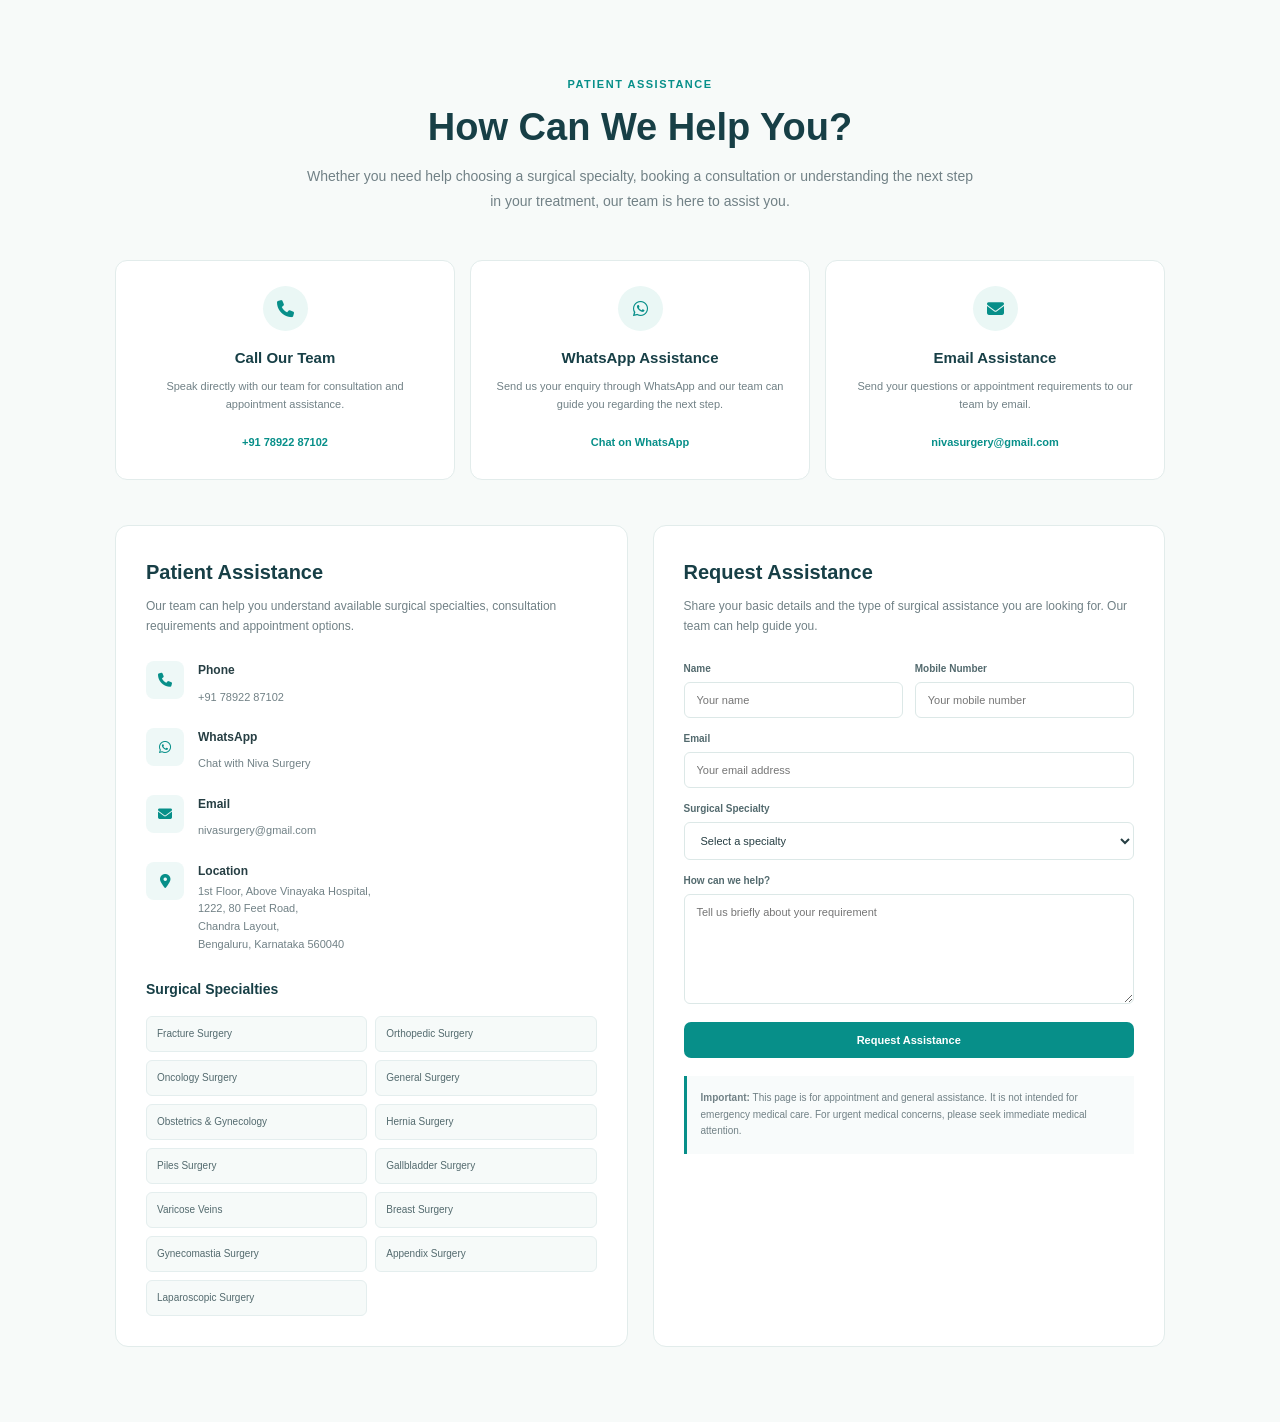
==== contact.html @ f431de2d "Initial frontend deployment" ====
<!DOCTYPE html>
<html lang="en">
<head>

  <meta charset="UTF-8">
  <meta name="viewport" content="width=device-width, initial-scale=1.0">

  <title>Get Assistance - Niva Surgery | Surgical Consultation</title>

  <meta
    name="description"
    content="Get assistance from Niva Surgery for surgical consultations, appointments, treatment information and guidance across multiple surgical specialties."
  >

  <link
    rel="stylesheet"
    href="https://cdnjs.cloudflare.com/ajax/libs/font-awesome/6.4.0/css/all.min.css"
  >

  <style>

    * {
      box-sizing: border-box;
      margin: 0;
      padding: 0;
    }

    body {
      font-family: Arial, Helvetica, sans-serif;
      background: #f7faf9;
      color: #24383d;
      line-height: 1.6;
    }


    /* =========================
       HEADER
    ========================= */

    header {
      background: #ffffff;
      border-bottom: 1px solid #e6eeee;
    }

    .desktop-header {
      max-width: 1240px;
      height: 72px;
      margin: auto;
      padding: 0 28px;

      display: flex;
      align-items: center;
      justify-content: space-between;
    }

    .lab-name {
      display: flex;
      align-items: baseline;
      gap: 5px;
    }

    .niva {
      color: #078f89;
      font-size: 25px;
      font-weight: 800;
      letter-spacing: -1px;
    }

    .healthcare {
      color: #173f46;
      font-size: 18px;
      font-weight: 600;
    }

    .header-right {
      display: flex;
      gap: 12px;
    }

    .header-right a {
      width: 38px;
      height: 38px;

      display: flex;
      align-items: center;
      justify-content: center;

      border: 1px solid #e1eceb;
      border-radius: 50%;

      color: #078f89;
      text-decoration: none;
    }

    .header-right a:hover {
      background: #078f89;
      color: #ffffff;
    }

    .mobile-header {
      display: none;
    }


    /* =========================
       HERO
    ========================= */

    .assistance-hero {
      max-width: 1050px;
      margin: auto;

      padding: 70px 25px 45px;
      text-align: center;
    }

    .assistance-eyebrow {
      display: inline-block;
      margin-bottom: 12px;

      color: #078f89;
      font-size: 11px;
      font-weight: 800;
      letter-spacing: 1.5px;
    }

    .assistance-hero h1 {
      color: #173f46;
      font-size: 38px;
      line-height: 1.15;
      margin-bottom: 15px;
    }

    .assistance-hero p {
      max-width: 680px;
      margin: auto;

      color: #718186;
      font-size: 14px;
      line-height: 1.8;
    }


    /* =========================
       ASSISTANCE OPTIONS
    ========================= */

    .assistance-container {
      width: calc(100% - 50px);
      max-width: 1050px;
      margin: 0 auto 75px;
    }

    .assistance-options {
      display: grid;
      grid-template-columns: repeat(3, 1fr);
      gap: 15px;
      margin-bottom: 45px;
    }

    .assistance-card {
      padding: 25px;

      background: #ffffff;
      border: 1px solid #e2eceb;
      border-radius: 12px;

      text-align: center;
    }

    .assistance-icon {
      width: 45px;
      height: 45px;
      margin: 0 auto 15px;

      display: flex;
      align-items: center;
      justify-content: center;

      border-radius: 50%;
      background: #eaf7f5;

      color: #078f89;
      font-size: 17px;
    }

    .assistance-card h3 {
      color: #173f46;
      font-size: 15px;
      margin-bottom: 7px;
    }

    .assistance-card p {
      color: #718186;
      font-size: 11px;
      line-height: 1.65;
      margin-bottom: 15px;
    }

    .assistance-card a {
      color: #078f89;
      font-size: 11px;
      font-weight: 700;
      text-decoration: none;
    }


    /* =========================
       MAIN CONTACT AREA
    ========================= */

    .contact-layout {
      display: grid;
      grid-template-columns: 1fr 1fr;
      gap: 25px;
    }

    .contact-panel {
      padding: 30px;

      background: #ffffff;
      border: 1px solid #e2eceb;
      border-radius: 13px;
    }

    .contact-panel h2 {
      color: #173f46;
      font-size: 20px;
      margin-bottom: 8px;
    }

    .contact-panel > p {
      color: #718186;
      font-size: 12px;
      line-height: 1.7;
      margin-bottom: 25px;
    }


    /* CONTACT ITEMS */

    .contact-item {
      display: flex;
      gap: 14px;
      margin-bottom: 20px;
    }

    .contact-item-icon {
      width: 38px;
      height: 38px;
      flex-shrink: 0;

      display: flex;
      align-items: center;
      justify-content: center;

      border-radius: 8px;
      background: #eef8f7;

      color: #078f89;
      font-size: 14px;
    }

    .contact-item h3 {
      color: #263e43;
      font-size: 12px;
      margin-bottom: 2px;
    }

    .contact-item p,
    .contact-item a {
      color: #718186;
      font-size: 11px;
      text-decoration: none;
      line-height: 1.6;
    }

    .contact-item a:hover {
      color: #078f89;
    }


    /* =========================
       SURGERY SPECIALTIES
    ========================= */

    .specialties {
      margin-top: 25px;
    }

    .specialties h3 {
      color: #173f46;
      font-size: 14px;
      margin-bottom: 15px;
    }

    .specialty-list {
      display: grid;
      grid-template-columns: 1fr 1fr;
      gap: 8px;
    }

    .specialty-list span {
      padding: 9px 10px;

      background: #f6faf9;
      border: 1px solid #e4eeee;
      border-radius: 6px;

      color: #536a6e;
      font-size: 10px;
    }


    /* =========================
       ASSISTANCE FORM
    ========================= */

    .assistance-form {
      display: grid;
      gap: 13px;
    }

    .form-row {
      display: grid;
      grid-template-columns: 1fr 1fr;
      gap: 12px;
    }

    .form-group {
      display: flex;
      flex-direction: column;
      gap: 5px;
    }

    .form-group label {
      color: #536a6e;
      font-size: 10px;
      font-weight: 700;
    }

    .form-group input,
    .form-group select,
    .form-group textarea {
      width: 100%;

      padding: 11px 12px;

      border: 1px solid #dce8e7;
      border-radius: 6px;

      outline: none;

      background: #ffffff;
      color: #263e43;

      font-family: inherit;
      font-size: 11px;
    }

    .form-group textarea {
      min-height: 110px;
      resize: vertical;
    }

    .form-group input:focus,
    .form-group select:focus,
    .form-group textarea:focus {
      border-color: #078f89;
    }

    .submit-btn {
      margin-top: 5px;

      padding: 12px 20px;

      border: 0;
      border-radius: 7px;

      background: #078f89;
      color: #ffffff;

      font-size: 11px;
      font-weight: 700;

      cursor: pointer;
    }

    .submit-btn:hover {
      background: #067b76;
    }


    /* =========================
       NOTE
    ========================= */

    .medical-note {
      margin-top: 18px;
      padding: 14px;

      background: #f8fbfb;
      border-left: 3px solid #078f89;

      color: #718186;
      font-size: 10px;
      line-height: 1.65;
    }


    /* =========================
       FOOTER
    ========================= */

    footer {
      background: #173f46;
      color: #ffffff;
      padding: 40px 25px;
    }

    .footer-inner {
      max-width: 1100px;
      margin: auto;

      display: flex;
      justify-content: space-between;
      gap: 40px;
    }

    .footer-brand {
      font-size: 22px;
      font-weight: 800;
    }

    .footer-brand span {
      color: #62d2cc;
    }

    .footer-text {
      max-width: 400px;
      margin-top: 10px;

      color: #b8cbcd;
      font-size: 11px;
    }

    .footer-links {
      display: flex;
      gap: 20px;
      align-items: flex-start;
    }

    .footer-links a {
      color: #dce8e9;
      font-size: 11px;
      text-decoration: none;
    }

    .footer-links a:hover {
      color: #62d2cc;
    }


    /* =========================
       MOBILE
    ========================= */

    @media (max-width: 700px) {

      .desktop-header {
        display: none;
      }

      .mobile-header {
        height: 64px;
        padding: 0 18px;

        display: flex;
        align-items: center;
        justify-content: space-between;
      }

      .mobile-header > a {
        color: #078f89;
        font-size: 17px;
      }

      .assistance-hero {
        padding: 50px 20px 35px;
      }

      .assistance-hero h1 {
        font-size: 30px;
      }

      .assistance-container {
        width: calc(100% - 30px);
      }

      .assistance-options {
        grid-template-columns: 1fr;
      }

      .contact-layout {
        grid-template-columns: 1fr;
      }

      .form-row {
        grid-template-columns: 1fr;
      }

      .specialty-list {
        grid-template-columns: 1fr;
      }

      .footer-inner {
        flex-direction: column;
      }

      .footer-links {
        flex-wrap: wrap;
      }

    }

  </style>

</head>

<body>





<main>


  <section class="assistance-hero">

    <span class="assistance-eyebrow">
      PATIENT ASSISTANCE
    </span>

    <h1>
      How Can We Help You?
    </h1>

    <p>
      Whether you need help choosing a surgical specialty, booking a
      consultation or understanding the next step in your treatment,
      our team is here to assist you.
    </p>

  </section>


  <section class="assistance-container">


    <!-- QUICK OPTIONS -->

    <div class="assistance-options">


      <div class="assistance-card">

        <div class="assistance-icon">
          <i class="fa-solid fa-phone"></i>
        </div>

        <h3>Call Our Team</h3>

        <p>
          Speak directly with our team for consultation and
          appointment assistance.
        </p>

        <a href="tel:+917892287102">
          +91 78922 87102
        </a>

      </div>


      <div class="assistance-card">

        <div class="assistance-icon">
          <i class="fa-brands fa-whatsapp"></i>
        </div>

        <h3>WhatsApp Assistance</h3>

        <p>
          Send us your enquiry through WhatsApp and our team
          can guide you regarding the next step.
        </p>

        <a
          href="https://wa.me/917892287102"
          target="_blank"
          rel="noopener"
        >
          Chat on WhatsApp
        </a>

      </div>


      <div class="assistance-card">

        <div class="assistance-icon">
          <i class="fa-solid fa-envelope"></i>
        </div>

        <h3>Email Assistance</h3>

        <p>
          Send your questions or appointment requirements
          to our team by email.
        </p>

        <a href="mailto:nivasurgery@gmail.com">
          nivasurgery@gmail.com
        </a>

      </div>


    </div>


    <div class="contact-layout">


      <!-- CONTACT INFORMATION -->

      <div class="contact-panel">

        <h2>Patient Assistance</h2>

        <p>
          Our team can help you understand available surgical
          specialties, consultation requirements and appointment
          options.
        </p>


        <div class="contact-item">

          <div class="contact-item-icon">
            <i class="fa-solid fa-phone"></i>
          </div>

          <div>

            <h3>Phone</h3>

            <a href="tel:+917892287102">
              +91 78922 87102
            </a>

          </div>

        </div>


        <div class="contact-item">

          <div class="contact-item-icon">
            <i class="fa-brands fa-whatsapp"></i>
          </div>

          <div>

            <h3>WhatsApp</h3>

            <a
              href="https://wa.me/917892287102"
              target="_blank"
              rel="noopener"
            >
              Chat with Niva Surgery
            </a>

          </div>

        </div>


        <div class="contact-item">

          <div class="contact-item-icon">
            <i class="fa-solid fa-envelope"></i>
          </div>

          <div>

            <h3>Email</h3>

            <a href="mailto:nivasurgery@gmail.com">
              nivasurgery@gmail.com
            </a>

          </div>

        </div>


        <div class="contact-item">

          <div class="contact-item-icon">
            <i class="fa-solid fa-location-dot"></i>
          </div>

          <div>

            <h3>Location</h3>

            <p>
              1st Floor, Above Vinayaka Hospital,<br>
              1222, 80 Feet Road,<br>
              Chandra Layout,<br>
              Bengaluru, Karnataka 560040
            </p>

          </div>

        </div>


        <div class="specialties">

          <h3>
            Surgical Specialties
          </h3>

          <div class="specialty-list">

            <span>Fracture Surgery</span>
            <span>Orthopedic Surgery</span>

            <span>Oncology Surgery</span>
            <span>General Surgery</span>

            <span>Obstetrics & Gynecology</span>
            <span>Hernia Surgery</span>

            <span>Piles Surgery</span>
            <span>Gallbladder Surgery</span>

            <span>Varicose Veins</span>
            <span>Breast Surgery</span>

            <span>Gynecomastia Surgery</span>
            <span>Appendix Surgery</span>

            <span>Laparoscopic Surgery</span>

          </div>

        </div>

      </div>


      <!-- ASSISTANCE FORM -->

      <div class="contact-panel">

        <h2>Request Assistance</h2>

        <p>
          Share your basic details and the type of surgical assistance
          you are looking for. Our team can help guide you.
        </p>


        <form class="assistance-form">


          <div class="form-row">

            <div class="form-group">

              <label for="name">
                Name
              </label>

              <input
                type="text"
                id="name"
                name="name"
                placeholder="Your name"
              >

            </div>


            <div class="form-group">

              <label for="phone">
                Mobile Number
              </label>

              <input
                type="tel"
                id="phone"
                name="phone"
                placeholder="Your mobile number"
              >

            </div>

          </div>


          <div class="form-group">

            <label for="email">
              Email
            </label>

            <input
              type="email"
              id="email"
              name="email"
              placeholder="Your email address"
            >

          </div>


          <div class="form-group">

            <label for="surgery">
              Surgical Specialty
            </label>

            <select id="surgery" name="surgery">

              <option value="">
                Select a specialty
              </option>

              <option>Fracture Surgery</option>
              <option>Orthopedic Surgery</option>
              <option>Oncology Surgery</option>
              <option>General Surgery</option>
              <option>Obstetrics & Gynecology</option>
              <option>Hernia Surgery</option>
              <option>Piles Surgery</option>
              <option>Gallbladder Surgery</option>
              <option>Varicose Veins</option>
              <option>Breast Surgery</option>
              <option>Gynecomastia Surgery</option>
              <option>Appendix Surgery</option>
              <option>Laparoscopic Surgery</option>

            </select>

          </div>


          <div class="form-group">

            <label for="message">
              How can we help?
            </label>

            <textarea
              id="message"
              name="message"
              placeholder="Tell us briefly about your requirement"
            ></textarea>

          </div>


          <button
            type="submit"
            class="submit-btn"
          >
            Request Assistance
          </button>


        </form>


        <div class="medical-note">

          <strong>Important:</strong>
          This page is for appointment and general assistance.
          It is not intended for emergency medical care. For urgent
          medical concerns, please seek immediate medical attention.

        </div>

      </div>


    </div>

  </section>

</main>





</body>
</html>
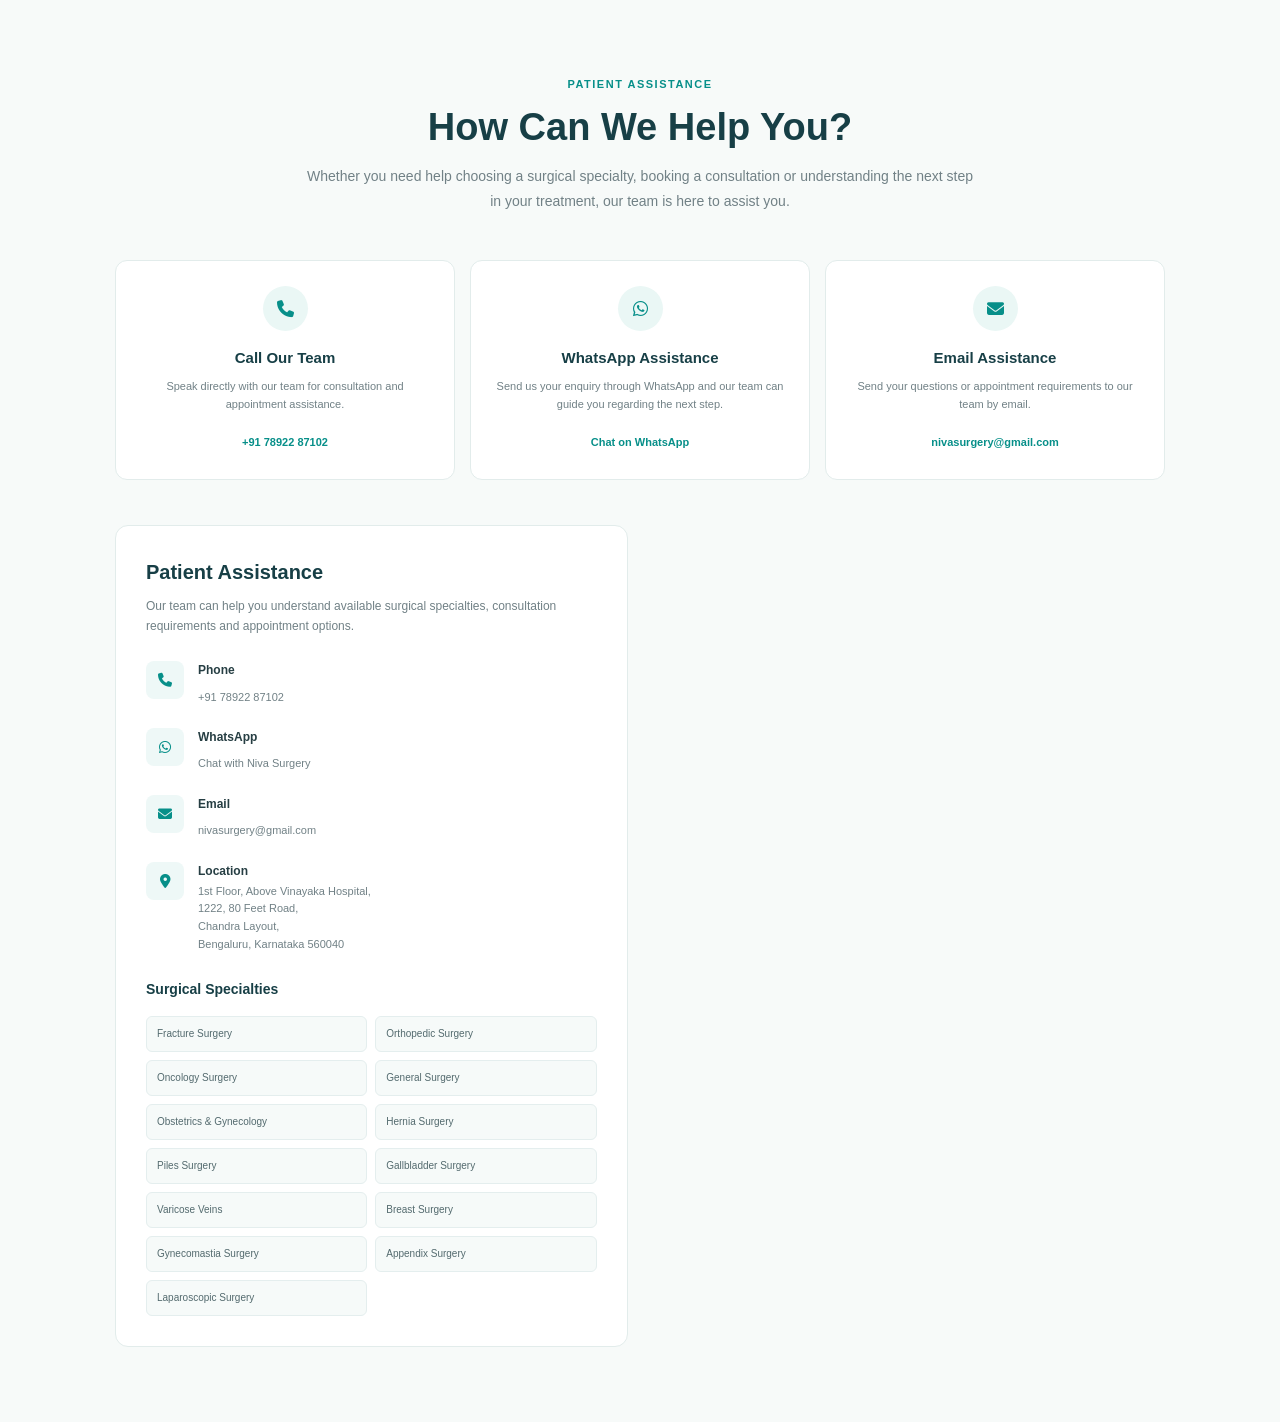
==== commit cfed13cd: "Update website changes" ====
--- a/contact.html
+++ b/contact.html
@@ -764,140 +764,6 @@
       </div>
 
 
-      <!-- ASSISTANCE FORM -->
-
-      <div class="contact-panel">
-
-        <h2>Request Assistance</h2>
-
-        <p>
-          Share your basic details and the type of surgical assistance
-          you are looking for. Our team can help guide you.
-        </p>
-
-
-        <form class="assistance-form">
-
-
-          <div class="form-row">
-
-            <div class="form-group">
-
-              <label for="name">
-                Name
-              </label>
-
-              <input
-                type="text"
-                id="name"
-                name="name"
-                placeholder="Your name"
-              >
-
-            </div>
-
-
-            <div class="form-group">
-
-              <label for="phone">
-                Mobile Number
-              </label>
-
-              <input
-                type="tel"
-                id="phone"
-                name="phone"
-                placeholder="Your mobile number"
-              >
-
-            </div>
-
-          </div>
-
-
-          <div class="form-group">
-
-            <label for="email">
-              Email
-            </label>
-
-            <input
-              type="email"
-              id="email"
-              name="email"
-              placeholder="Your email address"
-            >
-
-          </div>
-
-
-          <div class="form-group">
-
-            <label for="surgery">
-              Surgical Specialty
-            </label>
-
-            <select id="surgery" name="surgery">
-
-              <option value="">
-                Select a specialty
-              </option>
-
-              <option>Fracture Surgery</option>
-              <option>Orthopedic Surgery</option>
-              <option>Oncology Surgery</option>
-              <option>General Surgery</option>
-              <option>Obstetrics & Gynecology</option>
-              <option>Hernia Surgery</option>
-              <option>Piles Surgery</option>
-              <option>Gallbladder Surgery</option>
-              <option>Varicose Veins</option>
-              <option>Breast Surgery</option>
-              <option>Gynecomastia Surgery</option>
-              <option>Appendix Surgery</option>
-              <option>Laparoscopic Surgery</option>
-
-            </select>
-
-          </div>
-
-
-          <div class="form-group">
-
-            <label for="message">
-              How can we help?
-            </label>
-
-            <textarea
-              id="message"
-              name="message"
-              placeholder="Tell us briefly about your requirement"
-            ></textarea>
-
-          </div>
-
-
-          <button
-            type="submit"
-            class="submit-btn"
-          >
-            Request Assistance
-          </button>
-
-
-        </form>
-
-
-        <div class="medical-note">
-
-          <strong>Important:</strong>
-          This page is for appointment and general assistance.
-          It is not intended for emergency medical care. For urgent
-          medical concerns, please seek immediate medical attention.
-
-        </div>
-
-      </div>
 
 
     </div>
